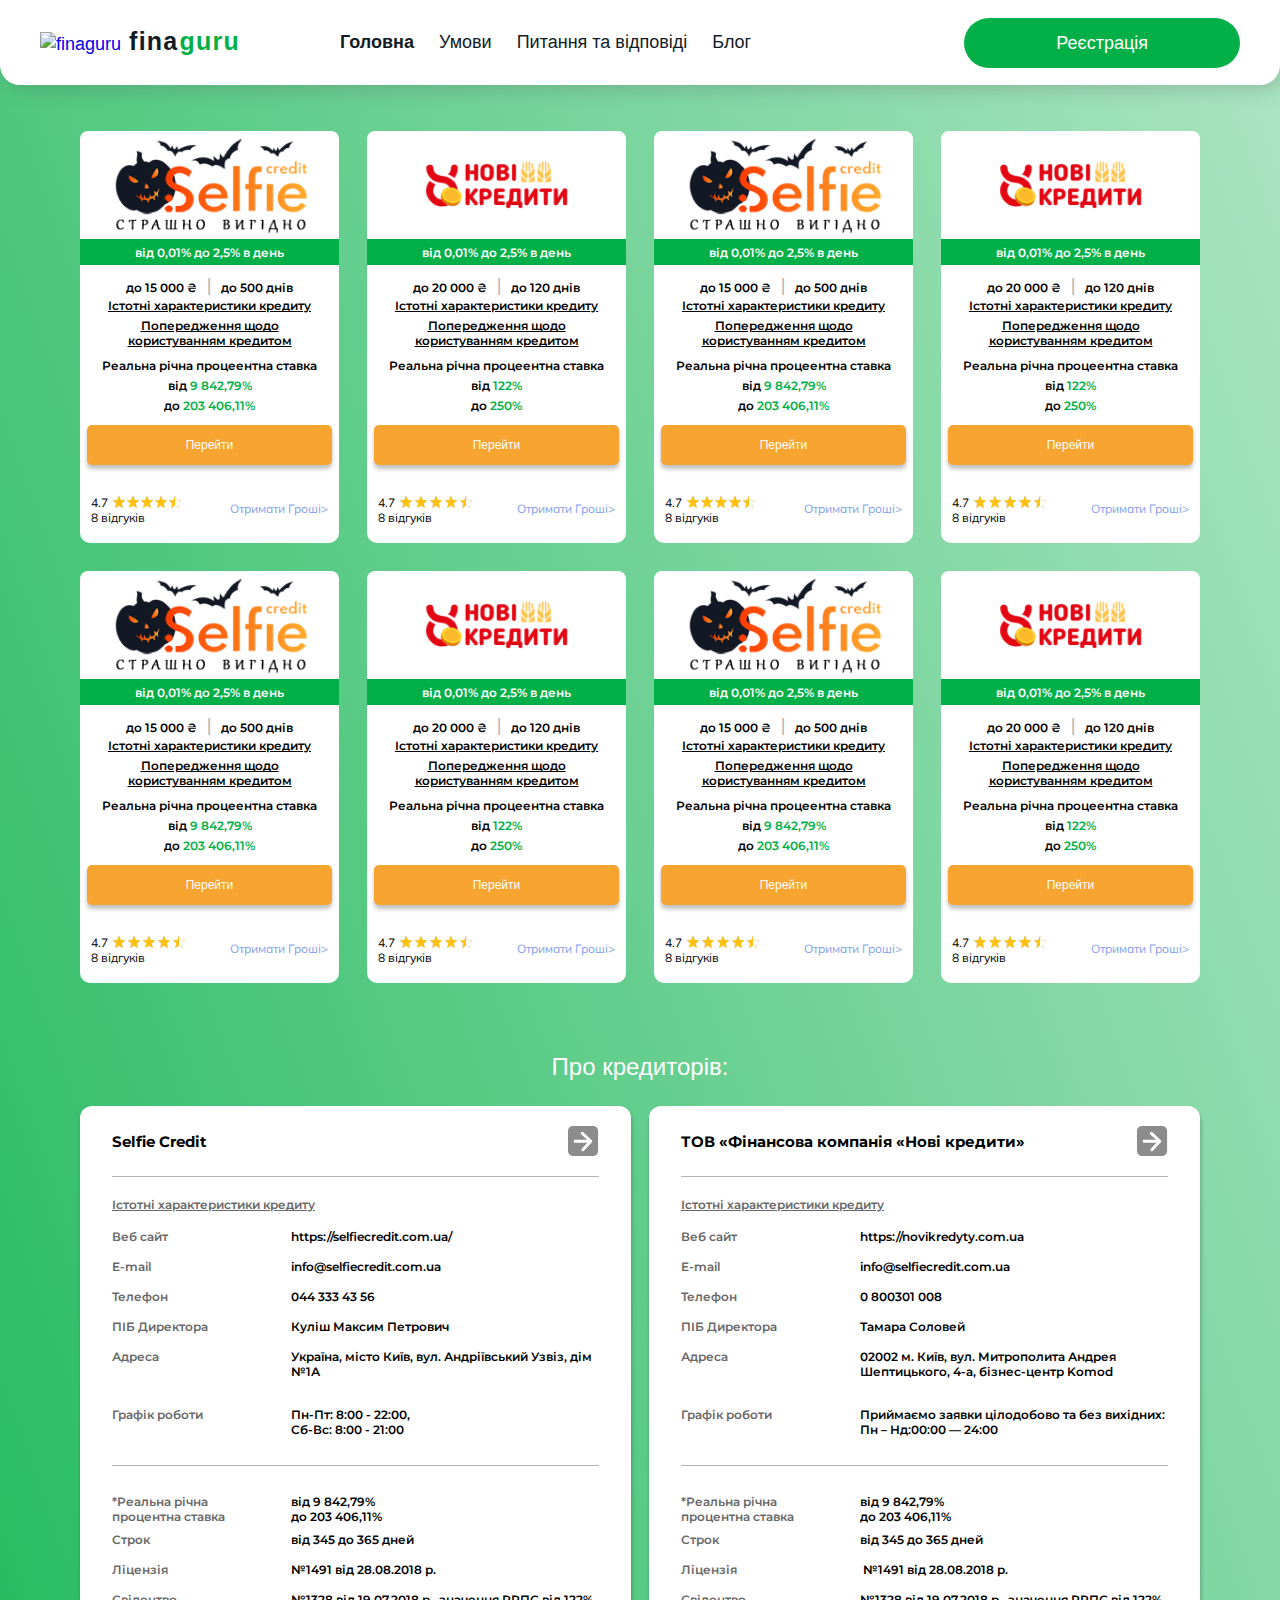
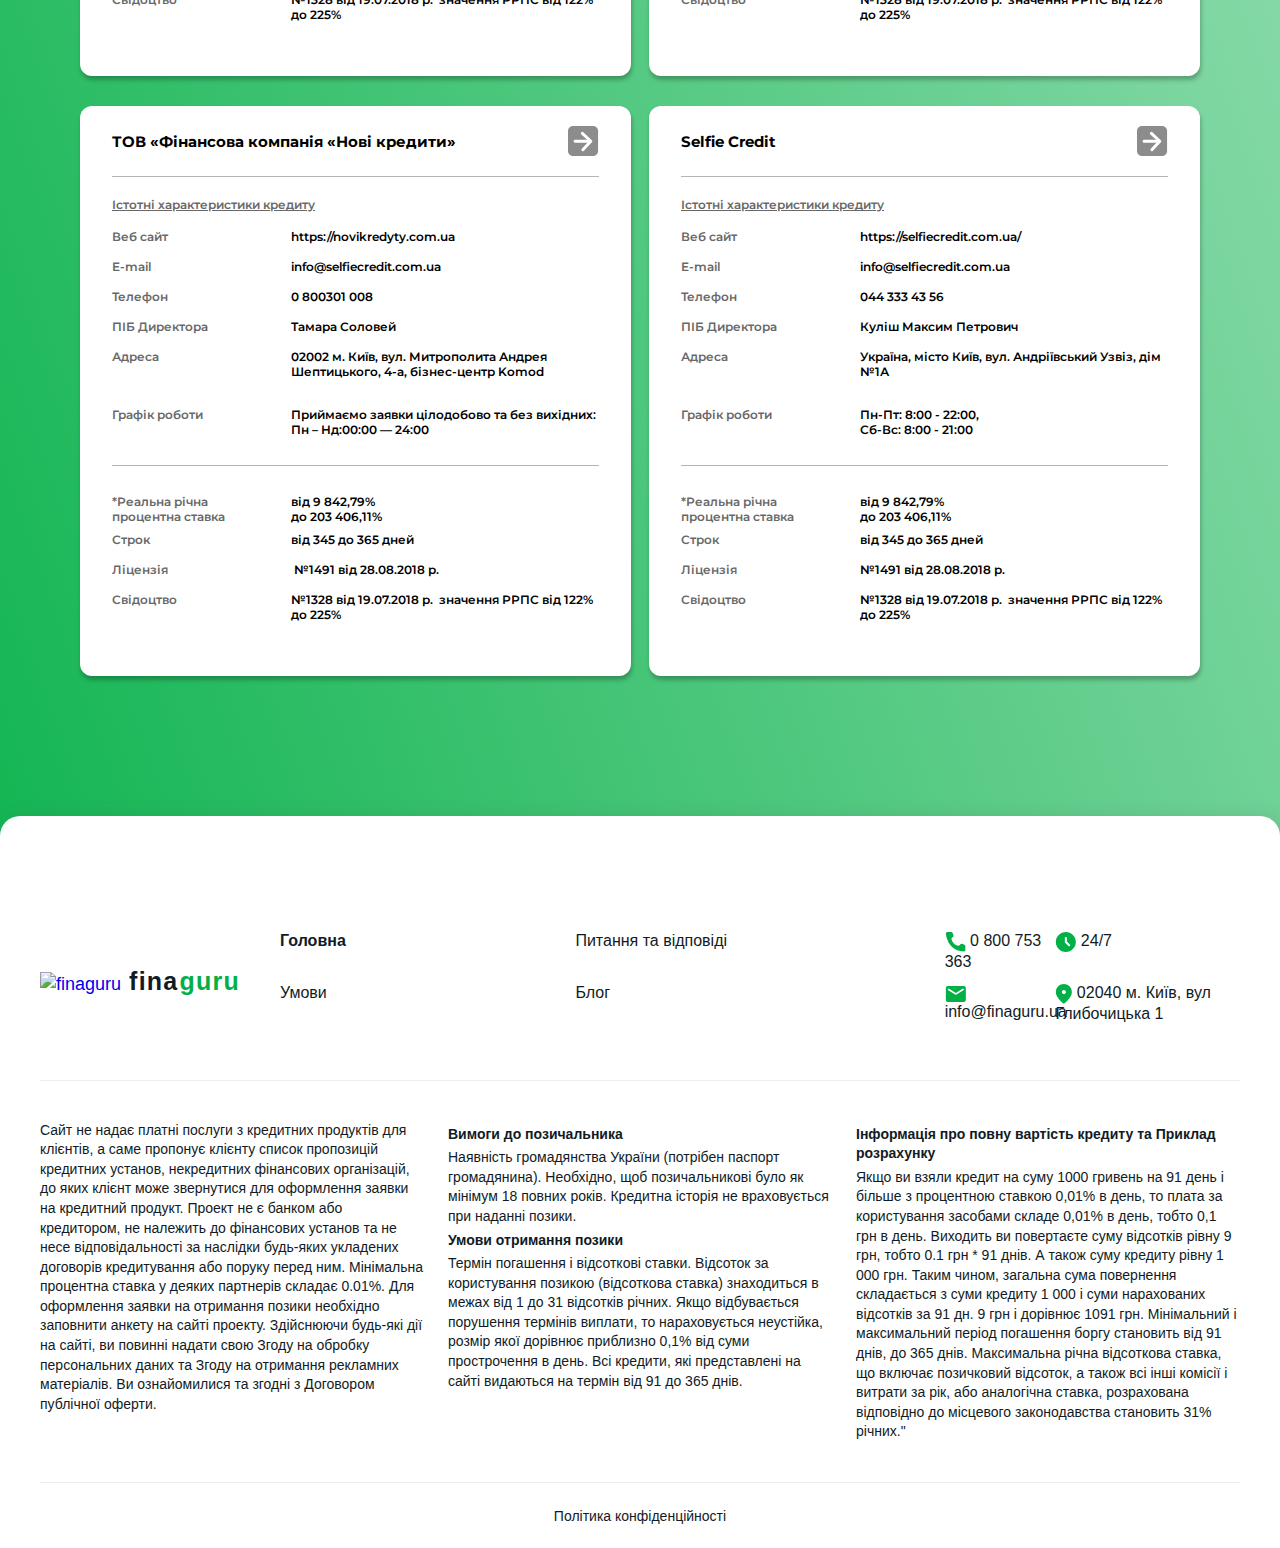
==== index.html @ b9d97ff4 "first commit" ====
<!DOCTYPE html>
<html lang="en">

<head>
    <meta charset="UTF-8">
    <meta name="viewport" content="width=device-width, initial-scale=1.0">
    <link rel="icon" type="image/png" href="img/Logo.svg">
    <link rel="stylesheet" href="style/star-rating-svg.css">
    <link href="https://fonts.googleapis.com/css2?family=Mulish:wght@400;600;700&display=swap" rel="stylesheet">
    <link href="https://fonts.googleapis.com/css2?family=Inika:wght@400;700&display=swap" rel="stylesheet">
    <link href="https://fonts.googleapis.com/css2?family=Montserrat:wght@400;600&display=swap" rel="stylesheet">
    <link rel="stylesheet" href="style/reset.css">
    <link rel="stylesheet" href="style/style.css">
    <title>FinaGuru</title>
</head>

<body class="body">

    <div class="menu">
        <div class="close">
            <svg width="34" height="22" viewBox="0 0 14 14" fill="none" xmlns="http://www.w3.org/2000/svg">
                <path
                    d="M14 1.41L12.59 0L7 5.59L1.41 0L0 1.41L5.59 7L0 12.59L1.41 14L7 8.41L12.59 14L14 12.59L8.41 7L14 1.41Z"
                    fill="#222222" />
            </svg>
        </div>
        <ul class="headerNavigationBurger">
            <li>
                <a href="index.html" style="font-weight: 700;">Головна</a>
            </li>
            <li>
                <a href="conditions.html">Умови</a>
            </li>
            <li>
                <a href="questions.html">Питання та відповіді</a>
            </li>
            <li>
                <a href="blog.html">Блог</a>
            </li>
        </ul>
        <button class="registrationBtn">Реєстрація</button>
    </div>



    <header class="finaguru-header">
        <div class="wrapper">
            <div class="logotype">
                <a href="#">
                    <img src="img/logo.svg" alt="finaguru">
                    <span class="logoTextBlack">fina</span>
                    <span class="logoTextGreen">guru</span>
                </a>
            </div>
            <div class="navigationFlex">
                <ul class="headerNavigation">
                    <li>
                        <a href="index.html" style="font-weight: 700;">Головна</a>
                    </li>
                    <li>
                        <a href="conditions.html">Умови</a>
                    </li>
                    <li>
                        <a href="questions.html">Питання та відповіді</a>
                    </li>
                    <li>
                        <a href="blog.html">Блог</a>
                    </li>
                </ul>
                <button class="registrationBtn">Реєстрація</button>
            </div>
            <div class="openBurger">
                <img src="img/burger.svg" alt="burger">
            </div>
        </div>
    </header>

    <main class="finaguru-main">
        <div class="main-container margin">
            <div class="main-box main-box2">
                <div class="main-card main-card2">
                    <div class="main-card-img">
                        <a href="#">
                            <img src="img/card-img.png" alt="image">
                        </a>
                    </div>
                    <div class="main-content">
                        <div class="main-content-red-bg">
                            від 0,01% до 2,5% в день
                        </div>
                        <div class="moigroshi-content-price">
                            <div class="moigroshi-content-price1">
                                до 15 000 ₴
                            </div>
                            <div class="moigroshi-content-price2">
                                |
                            </div>
                            <div class="moigroshi-content-price1">
                                до 500 днів
                            </div>
                        </div>
                        <div class="moigroshi-content-price-link">
                            <a href="#" target="_blank">
                                Істотні характеристики кредиту
                            </a>
                            <a href="#" target="_blank">
                                Попередження щодо <br> користуванням кредитом
                            </a>
                        </div>
                        <div class="moigroshi-content-present">
                            <div class="moigroshi-content-present-tittle">Реальна річна процеентна ставка</div>
                            <div class="moigroshi-content-present-text">
                                <div>від <span>9 842,79%</span></div>
                                <div>до <span>203 406,11%</span></div>
                            </div>
                        </div>
                        <a href="#" class="moigroshi-btn">Перейти</a>
                        <div class="moigroshi-card-footer">
                            <div class="moigroshi-card-footer-left">
                                <div class="star">
                                    <div id="rating-value">4.7</div>
                                    <div class="star-rating" data-rating="0"></div>
                                </div>
                                <p>8 відгуків </p>
                            </div>
                            <div class="moigroshi-card-footer-right">
                                <a href="#">Отримати Гроші></a>
                            </div>
                        </div>
                    </div>
                </div>

                <div class="main-card main-card2">
                    <div class="main-card-img">
                        <a href="#">
                            <img src="img/card-img2.png" alt="image">
                        </a>
                    </div>
                    <div class="main-content">
                        <div class="main-content-red-bg">
                            від 0,01% до 2,5% в день
                        </div>
                        <div class="moigroshi-content-price">
                            <div class="moigroshi-content-price1">
                                до 20 000 ₴
                            </div>
                            <div class="moigroshi-content-price2">
                                |
                            </div>
                            <div class="moigroshi-content-price1">
                                до 120 днів
                            </div>
                        </div>
                        <div class="moigroshi-content-price-link">
                            <a href="#" target="_blank">
                                Істотні характеристики кредиту
                            </a>
                            <a href="#" target="_blank">
                                Попередження щодо <br> користуванням кредитом
                            </a>
                        </div>
                        <div class="moigroshi-content-present">
                            <div class="moigroshi-content-present-tittle">Реальна річна процеентна ставка</div>
                            <div class="moigroshi-content-present-text">
                                <div>від <span>122%</span></div>
                                <div>до <span>250%</span></div>
                            </div>
                        </div>
                        <a href="#" class="moigroshi-btn">Перейти</a>
                        <div class="moigroshi-card-footer">
                            <div class="moigroshi-card-footer-left">
                                <div class="star">
                                    <div id="rating-value1">4.7</div>
                                    <div class="star-rating1 rating" data-rating="0"></div>
                                </div>
                                <p>8 відгуків </p>
                            </div>
                            <div class="moigroshi-card-footer-right">
                                <a href="#">Отримати Гроші></a>
                            </div>
                        </div>
                    </div>
                </div>

                <div class="main-card main-card2">
                    <div class="main-card-img">
                        <a href="#">
                            <img src="img/card-img.png" alt="image">
                        </a>
                    </div>
                    <div class="main-content">
                        <div class="main-content-red-bg">
                            від 0,01% до 2,5% в день
                        </div>
                        <div class="moigroshi-content-price">
                            <div class="moigroshi-content-price1">
                                до 15 000 ₴
                            </div>
                            <div class="moigroshi-content-price2">
                                |
                            </div>
                            <div class="moigroshi-content-price1">
                                до 500 днів
                            </div>
                        </div>
                        <div class="moigroshi-content-price-link">
                            <a href="#" target="_blank">
                                Істотні характеристики кредиту
                            </a>
                            <a href="#" target="_blank">
                                Попередження щодо <br> користуванням кредитом
                            </a>
                        </div>
                        <div class="moigroshi-content-present">
                            <div class="moigroshi-content-present-tittle">Реальна річна процеентна ставка</div>
                            <div class="moigroshi-content-present-text">
                                <div>від <span>9 842,79%</span></div>
                                <div>до <span>203 406,11%</span></div>
                            </div>
                        </div>
                        <a href="#" class="moigroshi-btn">Перейти</a>
                        <div class="moigroshi-card-footer">
                            <div class="moigroshi-card-footer-left">
                                <div class="star">
                                    <div id="rating-value">4.7</div>
                                    <div class="star-rating" data-rating="0"></div>
                                </div>
                                <p>8 відгуків </p>
                            </div>
                            <div class="moigroshi-card-footer-right">
                                <a href="#">Отримати Гроші></a>
                            </div>
                        </div>
                    </div>
                </div>

                <div class="main-card main-card2">
                    <div class="main-card-img">
                        <a href="#">
                            <img src="img/card-img2.png" alt="image">
                        </a>
                    </div>
                    <div class="main-content">
                        <div class="main-content-red-bg">
                            від 0,01% до 2,5% в день
                        </div>
                        <div class="moigroshi-content-price">
                            <div class="moigroshi-content-price1">
                                до 20 000 ₴
                            </div>
                            <div class="moigroshi-content-price2">
                                |
                            </div>
                            <div class="moigroshi-content-price1">
                                до 120 днів
                            </div>
                        </div>
                        <div class="moigroshi-content-price-link">
                            <a href="#" target="_blank">
                                Істотні характеристики кредиту
                            </a>
                            <a href="#" target="_blank">
                                Попередження щодо <br> користуванням кредитом
                            </a>
                        </div>
                        <div class="moigroshi-content-present">
                            <div class="moigroshi-content-present-tittle">Реальна річна процеентна ставка</div>
                            <div class="moigroshi-content-present-text">
                                <div>від <span>122%</span></div>
                                <div>до <span>250%</span></div>
                            </div>
                        </div>
                        <a href="#" class="moigroshi-btn">Перейти</a>
                        <div class="moigroshi-card-footer">
                            <div class="moigroshi-card-footer-left">
                                <div class="star">
                                    <div id="rating-value3">4.7</div>
                                    <div class="star-rating3 rating" data-rating="0"></div>
                                </div>
                                <p>8 відгуків </p>
                            </div>
                            <div class="moigroshi-card-footer-right">
                                <a href="#">Отримати Гроші></a>
                            </div>
                        </div>
                    </div>
                </div>

                <div class="main-card main-card2">
                    <div class="main-card-img">
                        <a href="#">
                            <img src="img/card-img.png" alt="image">
                        </a>
                    </div>
                    <div class="main-content">
                        <div class="main-content-red-bg">
                            від 0,01% до 2,5% в день
                        </div>
                        <div class="moigroshi-content-price">
                            <div class="moigroshi-content-price1">
                                до 15 000 ₴
                            </div>
                            <div class="moigroshi-content-price2">
                                |
                            </div>
                            <div class="moigroshi-content-price1">
                                до 500 днів
                            </div>
                        </div>
                        <div class="moigroshi-content-price-link">
                            <a href="#" target="_blank">
                                Істотні характеристики кредиту
                            </a>
                            <a href="#" target="_blank">
                                Попередження щодо <br> користуванням кредитом
                            </a>
                        </div>
                        <div class="moigroshi-content-present">
                            <div class="moigroshi-content-present-tittle">Реальна річна процеентна ставка</div>
                            <div class="moigroshi-content-present-text">
                                <div>від <span>9 842,79%</span></div>
                                <div>до <span>203 406,11%</span></div>
                            </div>
                        </div>
                        <a href="#" class="moigroshi-btn">Перейти</a>
                        <div class="moigroshi-card-footer">
                            <div class="moigroshi-card-footer-left">
                                <div class="star">
                                    <div id="rating-value2">4.7</div>
                                    <div class="star-rating2 rating" data-rating="0"></div>
                                </div>
                                <p>8 відгуків </p>
                            </div>
                            <div class="moigroshi-card-footer-right">
                                <a href="#">Отримати Гроші></a>
                            </div>
                        </div>
                    </div>
                </div>

                <div class="main-card main-card2">
                    <div class="main-card-img">
                        <a href="#">
                            <img src="img/card-img2.png" alt="image">
                        </a>
                    </div>
                    <div class="main-content">
                        <div class="main-content-red-bg">
                            від 0,01% до 2,5% в день
                        </div>
                        <div class="moigroshi-content-price">
                            <div class="moigroshi-content-price1">
                                до 20 000 ₴
                            </div>
                            <div class="moigroshi-content-price2">
                                |
                            </div>
                            <div class="moigroshi-content-price1">
                                до 120 днів
                            </div>
                        </div>
                        <div class="moigroshi-content-price-link">
                            <a href="#" target="_blank">
                                Істотні характеристики кредиту
                            </a>
                            <a href="#" target="_blank">
                                Попередження щодо <br> користуванням кредитом
                            </a>
                        </div>
                        <div class="moigroshi-content-present">
                            <div class="moigroshi-content-present-tittle">Реальна річна процеентна ставка</div>
                            <div class="moigroshi-content-present-text">
                                <div>від <span>122%</span></div>
                                <div>до <span>250%</span></div>
                            </div>
                        </div>
                        <a href="#" class="moigroshi-btn">Перейти</a>
                        <div class="moigroshi-card-footer">
                            <div class="moigroshi-card-footer-left">
                                <div class="star">
                                    <div id="rating-value5">4.7</div>
                                    <div class="star-rating5 rating" data-rating="0"></div>
                                </div>
                                <p>8 відгуків </p>
                            </div>
                            <div class="moigroshi-card-footer-right">
                                <a href="#">Отримати Гроші></a>
                            </div>
                        </div>
                    </div>
                </div>

                <div class="main-card main-card2">
                    <div class="main-card-img">
                        <a href="#">
                            <img src="img/card-img.png" alt="image">
                        </a>
                    </div>
                    <div class="main-content">
                        <div class="main-content-red-bg">
                            від 0,01% до 2,5% в день
                        </div>
                        <div class="moigroshi-content-price">
                            <div class="moigroshi-content-price1">
                                до 15 000 ₴
                            </div>
                            <div class="moigroshi-content-price2">
                                |
                            </div>
                            <div class="moigroshi-content-price1">
                                до 500 днів
                            </div>
                        </div>
                        <div class="moigroshi-content-price-link">
                            <a href="#" target="_blank">
                                Істотні характеристики кредиту
                            </a>
                            <a href="#" target="_blank">
                                Попередження щодо <br> користуванням кредитом
                            </a>
                        </div>
                        <div class="moigroshi-content-present">
                            <div class="moigroshi-content-present-tittle">Реальна річна процеентна ставка</div>
                            <div class="moigroshi-content-present-text">
                                <div>від <span>9 842,79%</span></div>
                                <div>до <span>203 406,11%</span></div>
                            </div>
                        </div>
                        <a href="#" class="moigroshi-btn">Перейти</a>
                        <div class="moigroshi-card-footer">
                            <div class="moigroshi-card-footer-left">
                                <div class="star">
                                    <div id="rating-value6">4.7</div>
                                    <div class="star-rating6 rating" data-rating="0"></div>
                                </div>
                                <p>8 відгуків </p>
                            </div>
                            <div class="moigroshi-card-footer-right">
                                <a href="#">Отримати Гроші></a>
                            </div>
                        </div>
                    </div>
                </div>

                <div class="main-card main-card2">
                    <div class="main-card-img">
                        <a href="#">
                            <img src="img/card-img2.png" alt="image">
                        </a>
                    </div>
                    <div class="main-content">
                        <div class="main-content-red-bg">
                            від 0,01% до 2,5% в день
                        </div>
                        <div class="moigroshi-content-price">
                            <div class="moigroshi-content-price1">
                                до 20 000 ₴
                            </div>
                            <div class="moigroshi-content-price2">
                                |
                            </div>
                            <div class="moigroshi-content-price1">
                                до 120 днів
                            </div>
                        </div>
                        <div class="moigroshi-content-price-link">
                            <a href="#" target="_blank">
                                Істотні характеристики кредиту
                            </a>
                            <a href="#" target="_blank">
                                Попередження щодо <br> користуванням кредитом
                            </a>
                        </div>
                        <div class="moigroshi-content-present">
                            <div class="moigroshi-content-present-tittle">Реальна річна процеентна ставка</div>
                            <div class="moigroshi-content-present-text">
                                <div>від <span>122%</span></div>
                                <div>до <span>250%</span></div>
                            </div>
                        </div>
                        <a href="#" class="moigroshi-btn">Перейти</a>
                        <div class="moigroshi-card-footer">
                            <div class="moigroshi-card-footer-left">
                                <div class="star">
                                    <div id="rating-value7">4.7</div>
                                    <div class="star-rating7 rating" data-rating="0"></div>
                                </div>
                                <p>8 відгуків </p>
                            </div>
                            <div class="moigroshi-card-footer-right">
                                <a href="#">Отримати Гроші></a>
                            </div>
                        </div>
                    </div>
                </div>
            </div>
        </div>
        <div class="creditor">
            <h2>Про кредиторів: </h2>
            <div class="creditor-box">
                <div class="creditor-card">
                    <div class="creditor-header">
                        <h2>Selfie Credit</h2>
                        <a href="#">
                            <img src="img/Button.svg" alt="arrow">
                        </a>
                    </div>
                    <div class="creditor-main">
                        <div class="creditor-main-top">
                            <h3>Істотні характеристики кредиту</h3>
                            <div class="card-container">
                                <div class="card-container-left">
                                    Веб сайт
                                </div>
                                <div class="card-container-right">
                                    <a href="https://selfiecredit.com.ua/">https://selfiecredit.com.ua/</a>
                                </div>
                            </div>

                            <div class="card-container">
                                <div class="card-container-left">
                                    E-mail
                                </div>
                                <div class="card-container-right">
                                    <a href="mailto:info@selfiecredit.com.ua">info@selfiecredit.com.ua</a>
                                </div>
                            </div>

                            <div class="card-container">
                                <div class="card-container-left">
                                    Телефон
                                </div>
                                <div class="card-container-right">
                                    <a href="tel:0443334356">044 333 43 56</a>
                                </div>
                            </div>

                            <div class="card-container">
                                <div class="card-container-left">
                                    ПІБ Директора
                                </div>
                                <div class="card-container-right">
                                    Куліш Максим Петрович
                                </div>
                            </div>

                            <div class="card-container card-container2">
                                <div class="card-container-left">
                                    Адреса
                                </div>
                                <div class="card-container-right">
                                    Україна, місто Київ, вул. Андріївський
                                    Узвіз, дім №1А
                                </div>
                            </div>

                            <div class="card-container">
                                <div class="card-container-left">
                                    Графік роботи
                                </div>
                                <div class="card-container-right">
                                    Пн-Пт: 8:00 - 22:00, <br>
                                    Сб-Вс: 8:00 - 21:00
                                </div>
                            </div>
                        </div>
                        <div class="creditor-main-bottom">
                            <div class="card-container">
                                <div class="card-container-left">
                                    *Реальна річна процентна ставка
                                </div>
                                <div class="card-container-right">
                                    від 9 842,79% <br>
                                    до 203 406,11%
                                </div>
                            </div>

                            <div class="card-container">
                                <div class="card-container-left">
                                    Строк
                                </div>
                                <div class="card-container-right">
                                    від 345 до 365 дней
                                </div>
                            </div>

                            <div class="card-container">
                                <div class="card-container-left">
                                    Ліцензія
                                </div>
                                <div class="card-container-right">
                                    №1491 від 28.08.2018 р.
                                </div>
                            </div>

                            <div class="card-container">
                                <div class="card-container-left">
                                    Свідоцтво
                                </div>
                                <div class="card-container-right">
                                    №1328 від 19.07.2018 р. 
                                    значення РРПС від 122%
                                    до 225%
                                </div>
                            </div>
                        </div>
                    </div>
                </div>
                <div class="creditor-card">
                    <div class="creditor-header">
                        <h2>ТОВ «Фінансова компанія «Нові кредити»
                        </h2>
                        <a href="#">
                            <img src="img/Button.svg" alt="arrow">
                        </a>
                    </div>
                    <div class="creditor-main">
                        <div class="creditor-main-top">
                            <h3>Істотні характеристики кредиту</h3>
                            <div class="card-container">
                                <div class="card-container-left">
                                    Веб сайт
                                </div>
                                <div class="card-container-right">
                                    <a href="https://novikredyty.com.ua">https://novikredyty.com.ua</a>
                                </div>
                            </div>

                            <div class="card-container">
                                <div class="card-container-left">
                                    E-mail
                                </div>
                                <div class="card-container-right">
                                    <a href="mailto:info@selfiecredit.com.ua">info@selfiecredit.com.ua</a>
                                </div>
                            </div>

                            <div class="card-container">
                                <div class="card-container-left">
                                    Телефон
                                </div>
                                <div class="card-container-right">
                                    <a href="tel:0800301008">0 800301 008</a>
                                </div>
                            </div>

                            <div class="card-container">
                                <div class="card-container-left">
                                    ПІБ Директора
                                </div>
                                <div class="card-container-right">
                                    Тамара Соловей
                                </div>
                            </div>

                            <div class="card-container card-container2">
                                <div class="card-container-left">
                                    Адреса
                                </div>
                                <div class="card-container-right">
                                    02002 м. Київ, вул. Митрополита Андрея Шептицького, 4-а, бізнес-центр Komod
                                </div>
                            </div>

                            <div class="card-container">
                                <div class="card-container-left">
                                    Графік роботи
                                </div>
                                <div class="card-container-right">
                                    Приймаємо заявки цілодобово та без вихідних: <br> Пн – Нд:00:00 — 24:00
                                </div>
                            </div>
                        </div>
                        <div class="creditor-main-bottom">
                            <div class="card-container">
                                <div class="card-container-left">
                                    *Реальна річна процентна ставка
                                </div>
                                <div class="card-container-right">
                                    від 9 842,79% <br> до 203 406,11%
                                </div>
                            </div>

                            <div class="card-container">
                                <div class="card-container-left">
                                    Строк
                                </div>
                                <div class="card-container-right">
                                    від 345 до 365 дней
                                </div>
                            </div>

                            <div class="card-container">
                                <div class="card-container-left">
                                    Ліцензія
                                </div>
                                <div class="card-container-right">
                                     №1491 від 28.08.2018 р.
                                </div>
                            </div>

                            <div class="card-container">
                                <div class="card-container-left">
                                    Свідоцтво
                                </div>
                                <div class="card-container-right">
                                    №1328 від 19.07.2018 р.  значення РРПС від 122% до 225%
                                </div>
                            </div>
                        </div>
                    </div>
                </div>
                <div class="creditor-card">
                    <div class="creditor-header">
                        <h2>ТОВ «Фінансова компанія «Нові кредити»
                        </h2>
                        <a href="#">
                            <img src="img/Button.svg" alt="arrow">
                        </a>
                    </div>
                    <div class="creditor-main">
                        <div class="creditor-main-top">
                            <h3>Істотні характеристики кредиту</h3>
                            <div class="card-container">
                                <div class="card-container-left">
                                    Веб сайт
                                </div>
                                <div class="card-container-right">
                                    <a href="https://novikredyty.com.ua">https://novikredyty.com.ua</a>
                                </div>
                            </div>

                            <div class="card-container">
                                <div class="card-container-left">
                                    E-mail
                                </div>
                                <div class="card-container-right">
                                    <a href="mailto:info@selfiecredit.com.ua">info@selfiecredit.com.ua</a>
                                </div>
                            </div>

                            <div class="card-container">
                                <div class="card-container-left">
                                    Телефон
                                </div>
                                <div class="card-container-right">
                                    <a href="tel:0800301008">0 800301 008</a>
                                </div>
                            </div>

                            <div class="card-container">
                                <div class="card-container-left">
                                    ПІБ Директора
                                </div>
                                <div class="card-container-right">
                                    Тамара Соловей
                                </div>
                            </div>

                            <div class="card-container card-container2">
                                <div class="card-container-left">
                                    Адреса
                                </div>
                                <div class="card-container-right">
                                    02002 м. Київ, вул. Митрополита Андрея Шептицького, 4-а, бізнес-центр Komod
                                </div>
                            </div>

                            <div class="card-container">
                                <div class="card-container-left">
                                    Графік роботи
                                </div>
                                <div class="card-container-right">
                                    Приймаємо заявки цілодобово та без вихідних: <br> Пн – Нд:00:00 — 24:00
                                </div>
                            </div>
                        </div>
                        <div class="creditor-main-bottom">
                            <div class="card-container">
                                <div class="card-container-left">
                                    *Реальна річна процентна ставка
                                </div>
                                <div class="card-container-right">
                                    від 9 842,79% <br> до 203 406,11%
                                </div>
                            </div>

                            <div class="card-container">
                                <div class="card-container-left">
                                    Строк
                                </div>
                                <div class="card-container-right">
                                    від 345 до 365 дней
                                </div>
                            </div>

                            <div class="card-container">
                                <div class="card-container-left">
                                    Ліцензія
                                </div>
                                <div class="card-container-right">
                                     №1491 від 28.08.2018 р.
                                </div>
                            </div>

                            <div class="card-container">
                                <div class="card-container-left">
                                    Свідоцтво
                                </div>
                                <div class="card-container-right">
                                    №1328 від 19.07.2018 р.  значення РРПС від 122% до 225%
                                </div>
                            </div>
                        </div>
                    </div>
                </div>
                <div class="creditor-card">
                    <div class="creditor-header">
                        <h2>Selfie Credit</h2>
                        <a href="#">
                            <img src="img/Button.svg" alt="arrow">
                        </a>
                    </div>
                    <div class="creditor-main">
                        <div class="creditor-main-top">
                            <h3>Істотні характеристики кредиту</h3>
                            <div class="card-container">
                                <div class="card-container-left">
                                    Веб сайт
                                </div>
                                <div class="card-container-right">
                                    <a href="https://selfiecredit.com.ua/">https://selfiecredit.com.ua/</a>
                                </div>
                            </div>

                            <div class="card-container">
                                <div class="card-container-left">
                                    E-mail
                                </div>
                                <div class="card-container-right">
                                    <a href="mailto:info@selfiecredit.com.ua">info@selfiecredit.com.ua</a>
                                </div>
                            </div>

                            <div class="card-container">
                                <div class="card-container-left">
                                    Телефон
                                </div>
                                <div class="card-container-right">
                                    <a href="tel:0443334356">044 333 43 56</a>
                                </div>
                            </div>

                            <div class="card-container">
                                <div class="card-container-left">
                                    ПІБ Директора
                                </div>
                                <div class="card-container-right">
                                    Куліш Максим Петрович
                                </div>
                            </div>

                            <div class="card-container card-container2">
                                <div class="card-container-left">
                                    Адреса
                                </div>
                                <div class="card-container-right">
                                    Україна, місто Київ, вул. Андріївський
                                    Узвіз, дім №1А
                                </div>
                            </div>

                            <div class="card-container">
                                <div class="card-container-left">
                                    Графік роботи
                                </div>
                                <div class="card-container-right">
                                    Пн-Пт: 8:00 - 22:00, <br>
                                    Сб-Вс: 8:00 - 21:00
                                </div>
                            </div>
                        </div>
                        <div class="creditor-main-bottom">
                            <div class="card-container">
                                <div class="card-container-left">
                                    *Реальна річна процентна ставка
                                </div>
                                <div class="card-container-right">
                                    від 9 842,79% <br>
                                    до 203 406,11%
                                </div>
                            </div>

                            <div class="card-container">
                                <div class="card-container-left">
                                    Строк
                                </div>
                                <div class="card-container-right">
                                    від 345 до 365 дней
                                </div>
                            </div>

                            <div class="card-container">
                                <div class="card-container-left">
                                    Ліцензія
                                </div>
                                <div class="card-container-right">
                                    №1491 від 28.08.2018 р.
                                </div>
                            </div>

                            <div class="card-container">
                                <div class="card-container-left">
                                    Свідоцтво
                                </div>
                                <div class="card-container-right">
                                    №1328 від 19.07.2018 р. 
                                    значення РРПС від 122%
                                    до 225%
                                </div>
                            </div>
                        </div>
                    </div>
                </div>
            </div>
        </div>
    </main>

    <footer class="footer footerfina">
        <div class="wrapper">
            <div class="footerTop">
                <div class="logotype">
                    <a href="#">
                        <img src="img/logo.svg" alt="finaguru">
                        <span class="logoTextBlack">fina</span>
                        <span class="logoTextGreen">guru</span>
                    </a>
                </div>
                <div class="footerTopContainer">
                    <ul>
                        <li>
                            <a href="index.html" style="font-weight: 700;">Головна</a>
                        </li>
                        <li>
                            <a href="questions.html">Питання та відповіді</a>
                        </li>
                        <li>
                            <a href="conditions.html">Умови</a>
                        </li>
                        <li>
                            <a href="blog.html">Блог</a>
                        </li>
                    </ul>
                    <ul>
                        <li>
                            <a href="tel:0800753363">
                                <img src="img/phone.svg" alt="0 800 753 363">
                                0 800 753 363
                            </a>
                        </li>
                        <li>
                            <img src="img/time.svg" alt="24/7">
                            24/7
                        </li>
                        <li>
                            <a href="mailto:info@finaguru.ua">
                                <img src="img/mail.svg" alt="info@finaguru.ua">
                                info@finaguru.ua
                            </a>
                        </li>
                        <li>
                            <img src="img/location.svg" alt="02040 м. Київ, вул Глибочицька 1">
                            02040 м. Київ, вул Глибочицька 1
                        </li>
                    </ul>
                </div>
            </div>
            <div class="footerCenter">
                <div class="footerCenterText">
                    <p>Сайт не надає платні послуги з кредитних продуктів для клієнтів, а саме пропонує клієнту список
                        пропозицій кредитних установ, некредитних фінансових організацій, до яких клієнт може звернутися
                        для оформлення заявки на кредитний продукт. Проект не є банком або кредитором, не належить до
                        фінансових установ та не несе відповідальності за наслідки будь-яких укладених договорів
                        кредитування або поруку перед ним. Мінімальна процентна ставка у деяких партнерів складає 0.01%.
                        Для оформлення заявки на отримання позики необхідно заповнити анкету на сайті проекту.
                        Здійснюючи будь-які дії на сайті, ви повинні надати свою Згоду на обробку персональних даних та
                        Згоду на отримання рекламних матеріалів. Ви ознайомилися та згодні з Договором публічної оферти.
                    </p>
                </div>
                <div class="footerCenterText">
                    <h3>Вимоги до позичальника</h3>
                    <p>Наявність громадянства України (потрібен паспорт громадянина). Необхідно, щоб позичальникові було
                        як мінімум 18 повних років. Кредитна історія не враховується при наданні позики.</p>
                    <h3>Умови отримання позики</h3>
                    <p>Термін погашення і відсоткові ставки. Відсоток за користування позикою (відсоткова ставка)
                        знаходиться в межах від 1 до 31 відсотків річних. Якщо відбувається порушення термінів виплати,
                        то нараховується неустійка, розмір якої дорівнює приблизно 0,1% від суми прострочення в день.
                        Всі кредити, які представлені на сайті видаються на термін від 91 до 365 днів.</p>
                </div>
                <div class="footerCenterText">
                    <h3>Інформація про повну вартість кредиту та Приклад розрахунку</h3>
                    <p>Якщо ви взяли кредит на суму 1000 гривень на 91 день і більше з процентною ставкою 0,01% в день,
                        то плата за користування засобами складе 0,01% в день, тобто 0,1 грн в день. Виходить ви
                        повертаєте суму відсотків рівну 9 грн, тобто 0.1 грн * 91 днів. А також суму кредиту рівну 1 000
                        грн. Таким чином, загальна сума повернення складається з суми кредиту 1 000 і суми нарахованих
                        відсотків за 91 дн. 9 грн і дорівнює 1091 грн. Мінімальний і максимальний період погашення боргу
                        становить від 91 днів, до 365 днів. Максимальна річна відсоткова ставка, що включає позичковий
                        відсоток, а також всі інші комісії і витрати за рік, або аналогічна ставка, розрахована
                        відповідно до місцевого законодавства становить 31% річних."</p>
                </div>
            </div>
            <div class="footerBottom">
                <a href="#">Політика конфіденційності</a>
            </div>
        </div>
    </footer>
</body>

<script src="https://code.jquery.com/jquery-3.6.0.min.js"></script>
<script src="script/jquery.star-rating-svg.js"></script>
<script src="script/jquery.maskedinput.min.js"></script>


<script>
    $("#tel").mask("+38(099) 999-99-99");
    $("#tel2").mask("+38(099) 999-99-99");
</script>


<script>
    $('.openBurger').click(function () {
        $('.menu').addClass('open_menu');
    });

    $('.close').click(function () {
        $('.menu').removeClass('open_menu');
    });
</script>







<script>
    $(document).ready(function () {
        $('.star-rating').starRating({
            totalStars: 5,
            initialRating: 4.7,
            starSize: 12,
            readOnly: false,
            starGradient: {
                start: '#FFC107',
                end: '#FFC107'
            },
            emptyColor: 'white',
            ratedColors: ['#FFC107', '#FFC107', '#FFC107', '#FFC107', '#FFC107'],
            callback: function (currentRating, $el) {
                $('#rating-value').text(currentRating);
            }
        });
        $('.star-rating1').starRating({
            totalStars: 5,
            initialRating: 4.7,
            starSize: 12,
            readOnly: false,
            starGradient: {
                start: '#FFC107',
                end: '#FFC107'
            },
            emptyColor: 'white',
            ratedColors: ['#FFC107', '#FFC107', '#FFC107', '#FFC107', '#FFC107'],
            callback: function (currentRating, $el) {
                $('#rating-value1').text(currentRating);
            }
        });
        $('.star-rating2').starRating({
            totalStars: 5,
            initialRating: 4.7,
            starSize: 12,
            readOnly: false,
            starGradient: {
                start: '#FFC107',
                end: '#FFC107'
            },
            emptyColor: 'white',
            ratedColors: ['#FFC107', '#FFC107', '#FFC107', '#FFC107', '#FFC107'],
            callback: function (currentRating, $el) {
                $('#rating-value2').text(currentRating);
            }
        });
        $('.star-rating3').starRating({
            totalStars: 5,
            initialRating: 4.7,
            starSize: 12,
            readOnly: false,
            starGradient: {
                start: '#FFC107',
                end: '#FFC107'
            },
            emptyColor: 'white',
            ratedColors: ['#FFC107', '#FFC107', '#FFC107', '#FFC107', '#FFC107'],
            callback: function (currentRating, $el) {
                $('#rating-value3').text(currentRating);
            }
        });
        $('.star-rating1').starRating({
            totalStars: 5,
            initialRating: 4.7,
            starSize: 12,
            readOnly: false,
            starGradient: {
                start: '#FFC107',
                end: '#FFC107'
            },
            emptyColor: 'white',
            ratedColors: ['#FFC107', '#FFC107', '#FFC107', '#FFC107', '#FFC107'],
            callback: function (currentRating, $el) {
                $('#rating-value1').text(currentRating);
            }
        });
        $('.star-rating4').starRating({
            totalStars: 5,
            initialRating: 4.7,
            starSize: 12,
            readOnly: false,
            starGradient: {
                start: '#FFC107',
                end: '#FFC107'
            },
            emptyColor: 'white',
            ratedColors: ['#FFC107', '#FFC107', '#FFC107', '#FFC107', '#FFC107'],
            callback: function (currentRating, $el) {
                $('#rating-value4').text(currentRating);
            }
        });
        $('.star-rating5').starRating({
            totalStars: 5,
            initialRating: 4.7,
            starSize: 12,
            readOnly: false,
            starGradient: {
                start: '#FFC107',
                end: '#FFC107'
            },
            emptyColor: 'white',
            ratedColors: ['#FFC107', '#FFC107', '#FFC107', '#FFC107', '#FFC107'],
            callback: function (currentRating, $el) {
                $('#rating-value5').text(currentRating);
            }
        });
        $('.star-rating6').starRating({
            totalStars: 5,
            initialRating: 4.7,
            starSize: 12,
            readOnly: false,
            starGradient: {
                start: '#FFC107',
                end: '#FFC107'
            },
            emptyColor: 'white',
            ratedColors: ['#FFC107', '#FFC107', '#FFC107', '#FFC107', '#FFC107'],
            callback: function (currentRating, $el) {
                $('#rating-value6').text(currentRating);
            }
        });
        $('.star-rating7').starRating({
            totalStars: 5,
            initialRating: 4.7,
            starSize: 12,
            starGradient: {
                start: '#FFC107',
                end: '#FFC107'
            },
            emptyColor: 'white',
            ratedColors: ['#FFC107', '#FFC107', '#FFC107', '#FFC107', '#FFC107'],
            readOnly: false,
            callback: function (currentRating, $el) {
                $('#rating-value7').text(currentRating);
            }
        });
    });
</script>



</html>
---- style/star-rating-svg.css ----
.jq-stars {
  display: inline-block;
}

.jq-rating-label {
  font-size: 22px;
  display: inline-block;
  position: relative;
  vertical-align: top;
  font-family: helvetica, arial, verdana;
}

.jq-star {
  width: 100px;
  height: 100px;
  display: inline-block;
  cursor: pointer;
}

.jq-star-svg {
  padding-left: 3px;
  width: 100%;
  height: 100% ;
}

.jq-star:hover .fs-star-svg path {
}

.jq-star-svg path {
  /* stroke: #000; */
  stroke-linejoin: round;
}

/* un-used */
.jq-shadow {
  -webkit-filter: drop-shadow( -2px -2px 2px #888 );
  filter: drop-shadow( -2px -2px 2px #888 );
}
---- style/style.css ----
.rating {
    display: flex;
    width: auto;
    height: 12px;
    gap: 3px;
    align-items: center;
}

.jq-star {
    width: 12px;
    height: 12px;
}

.jq-star svg {
    width: 12px;
    height: 12px;
    position: absolute;
    top: 0;
    left: 0;
    padding: 0;
}

header {
    height: 70px;
    background: #0047F5;
    width: 100%;
    box-shadow: 0px 8px 11px rgba(0, 0, 0, 0.12);
    margin-bottom: 27px;
}

header .wrapper {
    max-width: 1064px;
    margin: 0 auto;
    height: 100%;
    display: flex;
    align-items: center;
}

.wrapper {
    max-width: 1120px;
    margin: 0 auto;
    height: 100%;
    display: flex;
    align-items: center;
}

body {
    font-family: 'Mulish', sans-serif;
}

main {
    max-width: 1120px;
    margin: 0 auto;
    padding-bottom: 68px;
}

.main-top-text {
    color: #000;
    font-size: 15px;
    font-style: normal;
    font-weight: 400;
    line-height: normal;
    margin-bottom: 30px;
    letter-spacing: 1px;
}

.main-top-text span {
    color: #000;
    font-size: 15px;
    font-style: normal;
    font-weight: 700;
    line-height: normal;
}

.main-tittle {
    display: flex;
    align-items: center;
    margin-bottom: 26px;
}

.main-tittle h2 {
    color: #0047F5;
    font-family: 'Mulish', sans-serif;
    font-size: 15px;
    font-style: normal;
    font-weight: 700;
    line-height: normal;
    text-transform: uppercase;
    margin-right: 50px;
    white-space: nowrap;
}

.main-card-tittle {
    width: 100%;
    text-align: center;
    margin-bottom: 12px;
}

.main-tittle span {
    height: 2px;
    width: 100%;
    background: #0047F5;
}

.main-box {
    display: flex;
    gap: 28px;
}

.margin {
    margin-bottom: 35px;
}

.main-card {
    width: 259px;
    height: 380px;
    flex-shrink: 0;
    border-radius: 10px;
    background: #F3F6FF;
    padding: 4px 3px;
    box-sizing: border-box;
}

.main-card-img {
    width: 100%;
    border-radius: 8px;
    box-sizing: border-box;
    overflow: hidden;
    background: #fff;
    display: flex;
    align-items: center;
    justify-content: center;
}

.main-card-img img {
    max-width: 100%;
    width: 100%;
    height: 100%;
    object-fit: contain;
}

.main-container {
    margin-bottom: 36px;
}

.main-content {
    padding: 6px 16px 17px 13px;
    box-sizing: border-box;
    display: flex;
    flex-direction: column;
    align-items: center;
}

.star {
    display: flex;
    align-items: center;
    gap: 5px;
    color: #656565;
    font-size: 10px;
    font-style: normal;
    font-weight: 400;
    line-height: normal;
    margin-bottom: 10px;
}

.main-card-tittle span {
    color: #656565;
    text-align: center;
    font-size: 10px;
    font-style: normal;
    font-weight: 400;
    line-height: normal;
    display: block;
    margin-bottom: -2px;
}

.main-card-tittle p {
    color: #000;
    text-align: center;
    font-size: 24px;
    font-style: normal;
    font-weight: 700;
    line-height: normal;
}

.main-card-price-section {
    display: flex;
    align-items: center;
    width: 100%;
    justify-content: space-between;
    margin-bottom: 7px;
}

.main-card-price {
    width: 100%;
    padding: 0 11px;
    box-sizing: border-box;
    margin-bottom: 15px;
}

.main-card-price-section span {
    color: #5E5C5C;
    font-size: 12px;
    font-style: normal;
    font-weight: 400;
    line-height: normal;
}

.main-card-price-section p {
    color: #000;
    text-align: right;
    font-size: 12px;
    font-style: normal;
    font-weight: 600;
    line-height: normal;
    letter-spacing: 0.8px;
}

.main-content button {
    font-family: 'Mulish', sans-serif;
    width: 100%;
    color: #FFF;
    text-align: center;
    font-size: 12px;
    font-style: normal;
    font-weight: 400;
    line-height: normal;
    border-radius: 5px;
    display: flex;
    align-items: center;
    justify-content: center;
    height: 40px;
    background: #0047F5;
    border: none;
    margin-bottom: 8px;
    transition: all 0.5s;
}

.main-content button:hover {
    background: #FED425;
    transition: all 0.5s;
}

.main-content button:active {
    background: #FED425;
    transition: all 0.5s;
}

.offer {
    width: calc(100% - 32px);
    border-radius: 10px;
    border: 1px solid #BBB;
    display: flex;
    align-items: center;
    justify-content: center;
    gap: 8px;
    color: #656565;
    height: 22px;
    font-size: 10px;
    font-style: normal;
    font-weight: 400;
    line-height: normal;
}

.download {
    background: #FED425;
    height: 80px;
    width: 100%;
    display: flex;
    align-items: center;
    justify-content: center;
    color: #FFF;
    text-align: center;
    font-size: 18px;
    font-style: normal;
    font-weight: 700;
    line-height: normal;
    letter-spacing: 0.8px;
    position: fixed;
    bottom: 0;
    left: 0;
    max-width: 100%;
}

footer {
    background: #414A61;
    padding-top: 40px;
    padding-bottom: 100px;
    box-sizing: border-box;
}

.footer-top {
    display: flex;
    justify-content: space-between;
    width: 100%;
    padding: 0 10px;
    box-sizing: border-box;
    padding-bottom: 34px;
    padding-right: 0;
    border-bottom: 1px solid #FFF;
}

footer .wrapper {
    display: flex;
    flex-direction: column;
    align-items: center;
}

.footer-top-left-img {
    margin-bottom: 25px;
}

.footer-top-left p {
    color: #FFF;
    font-size: 10px;
    font-style: normal;
    font-weight: 400;
    line-height: normal;
    margin-bottom: 5px;
}

.about-us {
    color: #FFF;
    font-size: 10px;
    font-style: normal;
    font-weight: 400;
    line-height: normal;
    letter-spacing: 0.7px;
}

.footer-top-right {
    display: flex;
    width: 44%;
    justify-content: space-between;
    align-items: flex-start;
}

.social p {
    color: #FFF;
    font-size: 10px;
    font-style: normal;
    font-weight: 400;
    line-height: normal;
    letter-spacing: 0.8px;
    margin-bottom: 11px;
}

.social .social-container:nth-of-type(1) {
    margin-bottom: 11px;
}

.social {
    padding-top: 3px;
}

.footer-top-left {
    max-width: 439px;
}

.social-container {
    position: relative;
    display: flex;
    align-items: center;
}

.social-container-img {
    width: 30px;
    height: 30px;
    border-radius: 50%;
    background: #616A82;
    display: flex;
    align-items: center;
    justify-content: center;
    margin-right: 12px;
}

.social-container-img img {
    width: 100%;
    object-fit: none;
    height: 100%;
}

.social-container {
    color: #FFF;
    font-size: 10px;
    font-style: normal;
    font-weight: 700;
    line-height: normal;
}

footer .wrapper {
    max-width: 1118px;
}

.pay {
    padding-top: 11px;
    width: 119px;
    display: flex;
    justify-content: space-between;
}

.pay img {
    object-fit: none;
}

.footer-bottom {
    width: 100%;
    padding-top: 29px;
    padding-left: 17px;
}

.footer-bottom form p {
    color: #FFF;
    font-size: 11px;
    font-style: normal;
    font-weight: 400;
    line-height: 104.9%;
    margin-bottom: 6px;
    letter-spacing: 0.8px;
    margin-bottom: 11px;
}

.form-input {
    width: 245px;
    height: 32px;
    border-radius: 5px;
    border: 1px solid #FFF;
    overflow: hidden;
    display: flex;
    margin-bottom: 13px;
}

.form-input input:nth-of-type(1) {
    width: calc(100% - 34px);
    background: transparent;
    border: none;
    padding: 10px;
}

.form-input input::placeholder {
    color: #FFF;
    font-family: 'Montserrat', sans-serif;
    font-size: 12px;
    font-style: normal;
    font-weight: 400;
    line-height: normal;
}

.form-input input:nth-last-of-type(1) {
    width: 34px;
    height: 32px;
    background: url(../img/submit.svg), #fff;
    background-repeat: no-repeat;
    background-size: auto;
    background-position: center;
    border: none;
}

.privecy {
    color: #FFF;
    font-family: 'Mulish', sans-serif;
    font-size: 10px;
    font-style: normal;
    font-weight: 400;
    line-height: 125%;
    max-width: 360px;
    text-align: left;
    margin-bottom: 33px;
    letter-spacing: 0.7px;
}

.privecy button {
    color: #FFF;
    font-family: 'Mulish', sans-serif;
    font-size: 10px;
    font-style: normal;
    font-weight: 400;
    line-height: 125%;
    text-decoration-line: underline;
    background: transparent;
    border: none;
    padding: 0;
    letter-spacing: 0.7px;
}

.footer-content {
    color: #A6BDF4;
    font-family: 'Mulish', sans-serif;
    font-size: 10px;
    font-style: normal;
    font-weight: 400;
    line-height: 104.9%;
    letter-spacing: 0.7px;
    margin-bottom: 48px;
}

.footer-content button {
    color: #A6BDF4;
    font-family: 'Mulish', sans-serif;
    font-size: 10px;
    font-style: normal;
    font-weight: 400;
    line-height: 125%;
    letter-spacing: 0.7px;
    text-decoration-line: underline;
    background: transparent;
    border: none;
    padding: 0;
    display: block;
}

.logo a {
    font-family: 'Inika', serif;
    color: #FED425;
    font-size: 25px;
    font-style: normal;
    font-weight: 400;
    line-height: normal;
    display: flex;
    align-items: flex-start;
    text-decoration: none;
    gap: 2px;
    margin-left: 10px;
}

.logo {
    position: relative;
}

.animation {
    position: absolute;
    top: 5px;
    left: -5px;
    width: 20px;
    height: 22px;
}

@keyframes scaleXAnimation {
    0% {
        transform: scaleX(1);
    }

    100% {
        transform: scaleX(-1);
    }
}

.animation img {
    animation: scaleXAnimation 2s ease-in-out infinite alternate;
}

.main-card {
    position: relative;
    border-radius: 10px;
    box-sizing: border-box;
}

.main-card:hover:after {
    content: "";
}

.main-card::after {
    content: none;
    position: absolute;
    top: 0;
    left: 0;
    right: 0;
    border-radius: 10px;
    bottom: 0;
    border: 2px solid #0047F5;
    animation: clippath 1.5s forwards linear;
}

@keyframes clippath {
    0% {
        clip-path: inset(0 0 95% 0);

    }

    25% {
        clip-path: inset(0 0 0 95%);

    }

    50% {
        clip-path: inset(0 0 0 0);
    }

    75% {
        clip-path: inset(0 0 0 0);
    }

    100% {
        clip-path: inset(0 0 0 0);
    }
}

/* Попап */
.popup {
    display: none;
    position: fixed;
    top: 0;
    left: 0;
    width: 100%;
    height: 100%;
    background-color: rgba(0, 0, 0, 0.7);
    z-index: 200;
    align-items: center;
    justify-content: center;
}

.popup-content {
    width: 838px;
    max-height: 462px;
    height: 100%;
    overflow: hidden;
    border-radius: 20px;
    background: #F3F6FF;
    padding: 45px 16px 0 80px;
    box-sizing: border-box;
    position: relative;
}

.close-button {
    position: absolute;
    top: 10px;
    right: 10px;
    cursor: pointer;
}

.body.open {
    overflow: hidden;
}

.popup-visible {
    height: 100%;
    overflow-y: scroll;
    padding-right: 64px;
}

.popup-visible h2 {
    color: #000;
    font-size: 12px;
    font-style: normal;
    font-weight: 700;
    line-height: normal;
    margin-bottom: 20px;
}

.popup-visible div {
    color: #000;
    font-size: 12px;
    font-style: normal;
    font-weight: 400;
    line-height: normal;
}

.popup-visible {
    overflow: auto;
    scrollbar-width: thin;
    /* для Firefox */
    scrollbar-color: transparent transparent;
    /* для Firefox */
    -ms-overflow-style: none;
    /* для IE/Edge */
    padding-bottom: 20px;
    box-sizing: border-box;
}

.popup-visible::-webkit-scrollbar {
    border-radius: 50px;
    width: 7px;
}

.popup-visible::-webkit-scrollbar-thumb {
    background: #D9D9D9;
    border-radius: 50px;
}

/*---------------------------------------------------------------*/





.popup2 {
    display: none;
    position: fixed;
    top: 0;
    left: 0;
    width: 100%;
    height: 100%;
    overflow: auto;
    background-color: rgb(0, 0, 0);
    background-color: rgba(0, 0, 0, 0.4);
    padding-top: 60px;
    z-index: 100;
    align-items: center;
    justify-content: center;
}

.popup-content2 {
    max-width: 838px;
    max-height: 462px;
    height: 100%;
    width: 100%;
    border-radius: 20px;
    background: #F3F6FF;
    position: relative;
    box-sizing: border-box;
    display: flex;
    align-items: center;
    justify-content: center;
}

.popup-content2 h2 {
    color: #000;
    text-align: center;
    font-family: 'Montserrat', sans-serif;
    font-size: 20px;
    font-style: normal;
    font-weight: 600;
    line-height: normal;
    margin-bottom: 15px;
}

.popup-content2 h3 {
    color: #000;
    text-align: center;
    font-family: 'Montserrat', sans-serif;
    font-size: 12px;
    font-style: normal;
    font-weight: 400;
    line-height: normal;
    margin-bottom: 30px;
}

#popupForm {
    width: 394px;
    display: flex;
    flex-direction: column;
    align-items: center;
}

#popupForm input::placeholder {
    color: #000;
    font-family: 'Montserrat', sans-serif;
    font-size: 14px;
    font-style: normal;
    font-weight: 400;
    line-height: normal;
}

#popupForm input {
    transition: all 0.5s;
    width: 314px;
    height: 50px;
    padding-left: 19px;
    box-sizing: border-box;
    border-radius: 3px;
    background: #FFF;
    border: none;
    margin-bottom: 20px;
}

#popupForm input:hover {
    background: #FED425 !important;
    transition: all 0.5s;
}

.recaptcha {
    width: 314px;
    height: 46px;
    background: #F9F9F9;
    margin-bottom: 28px;
    display: flex;
    align-items: center;
    justify-content: center;
}

.recaptcha img {
    width: 100%;
    height: 100%;
    object-fit: contain;
}

.btn-submit {
    width: 313px;
    height: 42px;
    text-align: center;
    border-radius: 5px;
    background: #0047F5 !important;
    color: #F3F6FF;
    text-align: center;
    font-size: 14px;
    font-style: normal;
    font-weight: 700;
    line-height: normal;
    font-family: 'Mulish', sans-serif;
}

.thank-you-message h2 {
    color: #000;
    text-align: center;
    font-family: 'Montserrat', sans-serif;
    font-size: 20px;
    font-style: normal;
    font-weight: 600;
    line-height: normal;
    margin-bottom: 20px;
}

.thank-you-message p {
    color: #000;
    text-align: center;
    font-size: 15px;
    font-style: normal;
    font-weight: 400;
    line-height: normal;
}

.close2 {
    position: absolute;
    top: 16px;
    right: 26px;
}

.close:hover,
.close:focus {
    color: black;
    text-decoration: none;
    cursor: pointer;
}

.thank-you-message {
    display: none;
    flex-direction: column;
    align-items: center;
}

.show {
    display: flex;
}

.form-input input:nth-of-type(1) {
    color: #FFF;
    font-size: 12px;
    font-style: normal;
    font-weight: 400;
    line-height: normal;
}

.main-content-price {
    display: flex;
    align-items: center;
    color: #000;
    text-align: center;
    font-size: 12px;
    font-style: normal;
    font-weight: 400;
    line-height: normal;
    margin-bottom: 3px;
}

.main-content-price span {
    color: #0047F5;
    font-size: 12px;
    font-style: normal;
    font-weight: 400;
    line-height: normal;
}

.main-content-price1 {
    margin-right: 5px;
}

.main-content-price-link {
    display: flex;
    flex-direction: column;
    align-items: center;
    padding: 0 30px;
    box-sizing: border-box;
    margin-bottom: 7px;
}

.main-content-price-link a {
    color: #5E5C5C;
    text-align: center;
    font-size: 12px;
    font-style: normal;
    font-weight: 400;
    line-height: normal;
    text-decoration-line: underline;
}

.main-content-present {
    display: flex;
    align-items: center;
    flex-direction: column;
}

.main-content-present-tittle {
    color: #000;
    text-align: center;
    font-size: 12px;
    font-style: normal;
    font-weight: 400;
    line-height: normal;
    margin-bottom: 3px;
}

.main-content-present-text {
    display: flex;
    flex-direction: column;
    align-items: center;
    margin-bottom: 5px;
}

.main-content-present-text div {
    color: #000;
    text-align: center;
    font-size: 12px;
    font-style: normal;
    font-weight: 400;
    line-height: normal;
    margin-bottom: 3px;
}

.main-content-present-text div span {
    color: #0047F5;
    font-size: 12px;
    font-style: normal;
    font-weight: 400;
    line-height: normal;
}

.star-rating {
    display: flex;
    gap: 2px
}

.jq-star {
    cursor: pointer;
    z-index: 99;
    position: relative;
}

.jq-star:nth-last-of-type(1) {
    margin-right: 0;
}

.creditor-box {
    display: flex;
    justify-content: space-between;
    flex-wrap: wrap;
}

.creditor-card {
    width: 551px;
    height: 570px;
    flex-shrink: 0;
    border-radius: 12px;
    background: #F3F6FF;
    box-shadow: 1px 4px 4px 0px rgba(0, 0, 0, 0.25);
    padding: 20px 32px;
    box-sizing: border-box;
    margin-bottom: 30px;
}

.creditor-header {
    display: flex;
    align-items: center;
    justify-content: space-between;
    padding-bottom: 20px;
    border-bottom: 1px solid #B4B4B4;
    margin-bottom: 20px;
}

.creditor-header h2 {
    color: #000;
    font-family: 'Montserrat', sans-serif;
    font-size: 15px;
    font-style: normal;
    font-weight: 700;
    line-height: normal;
}

.creditor-main-top h3 {
    color: #686868;
    font-family: 'Montserrat', sans-serif;
    font-size: 12px;
    font-style: normal;
    font-weight: 600;
    line-height: normal;
    text-decoration-line: underline;
    margin-bottom: 17px;
}

.card-container-left {
    width: 151px;
    min-width: 151px;
    color: #686868;
    font-family: 'Montserrat', sans-serif;
    font-size: 12px;
    font-style: normal;
    font-weight: 600;
    line-height: normal;
}

.card-container {
    display: flex;
    margin-bottom: 8px;
    gap: 28px;
    min-height: 22px;
}

.card-container-right {
    color: #000;
    font-family: 'Montserrat', sans-serif;
    font-size: 12px;
    font-style: normal;
    font-weight: 600;
    line-height: normal;
}

.card-container-right a {
    color: #000;
    font-family: 'Montserrat', sans-serif;
    font-size: 12px;
    font-style: normal;
    font-weight: 600;
    line-height: normal;
    text-decoration: none;
}

.creditor-main-top {
    padding-bottom: 20px;
    border-bottom: 1px solid #B4B4B4;
    margin-bottom: 28px;
}

.card-container2 {
    margin-bottom: 28px;
}

.footer-top-left-img .logo a {
    color: #C0C0C0;
    font-size: 25px;
    font-style: normal;
    font-weight: 400;
    line-height: normal;
}

.headerNavigationBurger {
    display: flex;
    flex-direction: column;
    align-items: center;
    margin-top: 100px;
}

.close svg path {
    fill: #fff;
}

.headerNavigationBurger li {
    margin-bottom: 20px;
    text-align: center;
}

.headerNavigationBurger li a {
    font-family: 'Nekst-Bold', sans-serif;
    font-size: 32px;
    line-height: 55px;
    color: #FFFFFF;
    text-align: center;
}

.menu .registrationBtn {
    width: 100%;
    border: 2px solid #FFFFFF;
    color: #fff;
    font-size: 32px;
    line-height: 55px;
    background: transparent;
    margin-top: 50px;
}

/*Burger **********************************************/
.menu {
    width: 100%;
    height: 100vh;
    right: -100%;
    top: 0;
    position: fixed;
    background: linear-gradient(250.6deg, rgba(3, 176, 71, 0.8) -49.48%, #03B047 100%);
    transition: 0.7s;
    z-index: 110;
    padding: 55px 30px;
    box-sizing: border-box;
}

.payMainContentTop p {
    font-family: 'Gilroy-Bold';
    font-size: 22px;
    line-height: 27px;
    color: #353535;
    display: flex;
    align-items: center;
    justify-content: center;
    padding: 26px 0;
    width: 50%;
    box-sizing: border-box;
}

.ConditionsNav a:nth-of-type(1) {
    color: #fff !important;
}

.ConditionsNav a:nth-of-type(2) {
    color: #fff !important;
    opacity: 0.5;
}

.contents {
    text-align: left;
    font-size: 20px !important;
}

.ConditionsMain .wrapper {
    background: transparent !important;
}

.ConditionsMain {
    padding-top: 140px !important;
}

.ConditionsMain .wrapper .conditions {
    width: 100% !important;
    padding-top: 0;
}

.ConditionsMain .wrapper .conditions h2 {
    text-align: left !important;
}

.contents p {
    font-family: 'Gilroy-Regular';
    font-size: 20px;
    line-height: 160%;
    color: #000000;
    margin-bottom: 10px;
    text-align: left;
}


.contents ul li {
    font-family: 'Gilroy-Regular';
    font-size: 20px;
    line-height: 160%;
    color: #000000;
    margin-bottom: 10px;
}

.dost {
    list-style: disc;
    margin-left: 25px;
}


.open_menu {
    left: 0;
}

.menu .close {
    width: 34px;
    height: 22px;
    margin-left: auto;
}

.openBurger {
    display: none;
}

.headerNavigationBurger {
    display: flex;
    flex-direction: column;
}

/*Header **********************************************/
.wrapper {
    max-width: 1290px;
    margin: 0 auto;
}

body {
    margin: 0;
    padding: 0;
    max-width: 100%;
    font-family: 'Nekst-Regular', sans-serif;
    font-size: 18px;
    line-height: 140%;
    color: #111B25;
    background: linear-gradient(250.6deg, rgba(3, 176, 71, 0) -49.48%, #03B047 100%);
}

.bodySroll {
    overflow: hidden;
}

a {
    text-decoration: none;
}

.showContainer {
    position: fixed;
    bottom: 10vh;
    right: 0;
    transform: translateX(110%);
    transition: all .6s;
    z-index: 100;
    width: 430px;
    height: 203px;
    background: #FFFFFF;
    box-shadow: 4px 7px 20px rgba(80, 80, 80, 0.25);
    border-radius: 10px 0 0 10px;
    padding: 12px 6px 0 16px;
    box-sizing: border-box;
}

.showContainerSection svg {
    position: absolute;
    right: 14px;
    cursor: pointer;
    top: 14px;
}

.showContent {
    display: flex;
    align-items: center;
    justify-content: space-between;
}

.showContentLeft h3 {
    font-family: 'Nekst-SemiBold', sans-serif;
    font-size: 26px;
    line-height: 140%;
    color: #111B25;
    margin-bottom: 6px;
}

.showContentLeft p {
    font-family: 'Nekst-Regular', sans-serif;
    font-size: 20px;
    line-height: 120%;
    color: #111B25;
    margin-bottom: 24px;
}

.showContentLeft button {
    padding: 10px;
    background: #03B047;
    border-radius: 100px;
    font-family: 'Gilroy-Regular';
    font-size: 14px;
    line-height: 17px;
    color: #FFFFFF;
    border: none;
    width: 100%;
    transition: all 0.3;
    border: 2px solid transparent;
}

.showContentLeft button:hover {
    border: 2px solid #03B047;
    color: #03B047;
    background: transparent;
    transition: all 0.3s;
}

.showContainerAnimation {
    animation: bear-animation 0.6s;
    transform: translateX(0%);
}

@keyframes bear-animation {
    0% {
        transform: translateX(110%);
    }

    100% {
        transform: translateX(0%);
    }
}

header {
    width: 100%;
    height: 90px;
    background: #FFFFFF;
    box-shadow: 4px 4px 20px rgba(80, 80, 80, 0.25);
    border-radius: 0px 0px 20px 20px;
    z-index: 3;
}

header .wrapper {
    display: flex;
    align-items: center;
    justify-content: space-between;
    width: 100%;
    height: 100%;
}

.logotype {
    display: flex;
    align-items: center;
}

.logotype span {
    font-family: 'Nekst-Bold', sans-serif;
    font-size: 25px;
    font-weight: 700;
    line-height: 110%;
    letter-spacing: 0.05em;
    color: #111B25;
}

.logotype img {
    margin-right: 3px;
}

.logotype .logoTextGreen {
    color: #03B047;
    margin-left: -4px;
}

.headerNavigation {
    display: flex;
    align-items: center;
}

.headerNavigation li {
    margin-right: 30px;
}

.headerNavigation li:nth-last-of-type(1) {
    margin-right: 0;
}

.headerNavigation li a {
    font-size: 18px;
    line-height: 22px;
    color: #111B25;
    transition: all 0.3s;
}

.headerNavigation li a:hover {
    color: #03B047;
    transition: all 0.3s;
}

.registrationBtn {
    padding: 12px 100px;
    background: #03B047;
    border-radius: 30px;
    font-family: 'Gilroy-Semibold', sans-serif;
    font-size: 18px;
    line-height: 22px;
    color: #FFFFFF;
    border: 2px solid transparent;
    transition: all 0.3s;
}

.registrationBtn:hover {
    background: transparent;
    border: 2px solid #03B047;
    color: #03B047;
    transition: all 0.3s;
}

.navigationFlex {
    display: flex;
    align-items: center;
    width: 75%;
    justify-content: space-between;
}

.finaguru-main .main-card {
    background: #fff;
}

.finaguru-main .creditor-card {
    background: #fff;
}

.footerTop {
    display: flex;
    justify-content: space-between;
    align-items: center;
    padding: 45px 0;
    border-bottom: 1px solid #EDEDED;
}

.footerTopContainer {
    display: flex;
    width: 80%;
}

.footerTopContainer ul {
    display: flex;
    flex-wrap: wrap;
    justify-content: flex-end;

}

.footer {
    background: #FFFFFF;
    box-shadow: 4px 4px 20px rgba(80, 80, 80, 0.25);
    border-radius: 20px 20px 0px 0px;
    margin-top: -20px;
    position: relative;
    z-index: 2;
}

.footerTopContainer ul li {
    width: 50%;
    margin-bottom: 12px;
    font-family: 'Gilroy-Regular', sans-serif !important;
    font-size: 16px;
    line-height: 19px;
    color: #111B25;
}

.footerTopContainer ul:nth-of-type(1) {
    width: 100%;
}

.footerfina .footerTopContainer ul li {
    flex-wrap: wrap;
}

.footerTopContainer ul li a {
    font-family: 'Gilroy-Regular', sans-serif !important;
    font-size: 16px;
    line-height: 19px;
    color: #111B25;
}

.footerTopContainer ul:nth-of-type(2) li:nth-of-type(1) {
    width: 30%;
}

.footerTopContainer ul:nth-of-type(2) li:nth-of-type(3) {
    width: 30%;
}

.footerCenter {
    display: flex;
    align-items: flex-start;
    padding: 40px 0;
    justify-content: space-between;
    border-bottom: 1px solid #EDEDED;
}

.footerCenterText {
    width: 32%;
}

.footerCenterText p {
    font-family: 'Gilroy-Regular', sans-serif !important;
    font-size: 14px;
    line-height: 140%;
    color: #111B25;
}

.footerCenterText h3 {
    font-family: 'Gilroy-Bold', sans-serif !important;
    font-size: 14px;
    line-height: 140%;
    color: #111B25;
    margin: 4px 0;
}

.footerBottom {
    padding: 20px 0;
    width: 100%;
    text-align: center;
}

.footerBottom a {
    font-family: 'Gilroy-Bold', sans-serif !important;
    font-size: 14px;
    line-height: 140%;
    color: #111B25;
}

.finaguru-main .creditor>h2 {
    width: 100%;
    color: #FFF;
    text-align: center;
    font-family: 'Nekst-Regular', sans-serif;
    font-size: 24px;
    font-style: normal;
    font-weight: 400;
    line-height: normal;
    margin-bottom: 25px;
    margin-top: 70px;
}

.finaguru-main {
    padding-bottom: 130px;
}

.main-box2 {
    flex-wrap: wrap;
}

.finaguru-main .main-content-red-bg {
    color: #FFF;
    height: 26px;
    text-align: center;
    font-family: 'Montserrat', sans-serif;
    font-size: 12px;
    font-style: normal;
    font-weight: 600;
    line-height: normal;
    display: flex;
    align-items: center;
    justify-content: center;
    background: #03B047;
    width: 100%;
    margin-bottom: 11px;
}

.finaguru-main .main-content {
    padding: 0;
}

.finaguru-main .main-card {
    padding: 0;
}

.finaguru-main .moigroshi-content-price {
    display: flex;
    align-items: center;
    gap: 10px;
    margin-bottom: 0px;
}

.finaguru-main .moigroshi-content-price2 {
    color: #B4B4B4;
    margin-top: -3px;
}

.finaguru-main .moigroshi-content-price1 {
    color: #000;
    font-family: 'Montserrat', sans-serif;
    font-size: 12px;
    font-style: normal;
    font-weight: 600;
    line-height: normal;
}

.finaguru-main .moigroshi-content-price-link {
    display: flex;
    flex-direction: column;
    align-items: center;
    gap: 5px;
    margin-bottom: 10px;
}

.finaguru-main .moigroshi-content-price-link a {
    color: #000;
    text-align: center;
    font-family: 'Montserrat', sans-serif;
    font-size: 12px;
    font-style: normal;
    font-weight: 600;
    line-height: normal;
    text-decoration-line: underline;
}

.finaguru-main .moigroshi-content-present-text div {
    color: #000;
    text-align: center;
    font-family: 'Montserrat', sans-serif;
    font-size: 12px;
    font-style: normal;
    font-weight: 600;
    line-height: normal;
}

.finaguru-main .moigroshi-content-present-text div:nth-of-type(1) {
    margin-bottom: 5px;
}

.finaguru-main .moigroshi-content-present {
    margin-bottom: 12px;
}

.finaguru-main .moigroshi-content-present-text div span {
    color: #03B047;
    font-family: 'Montserrat', sans-serif;
    font-size: 12px;
    font-style: normal;
    font-weight: 600;
    line-height: normal;
}

.finaguru-main .moigroshi-content-present-tittle {
    color: #000;
    text-align: center;
    font-family: 'Montserrat', sans-serif;
    font-size: 12px;
    font-style: normal;
    font-weight: 600;
    line-height: normal;
    margin-bottom: 5px;
}

.finaguru-main .moigroshi-btn {
    width: calc(100% - 14px);
    margin: 0 auto 30px auto;
    height: 39.298px;
    background: #F8A430;
    color: #FFF;
    text-align: center;
    font-family: 'Nekst-Regular', sans-serif;
    font-size: 12px;
    display: flex;
    border-radius: 5px;
    align-items: center;
    justify-content: center;
    font-style: normal;
    font-weight: 400;
    line-height: normal;
    box-shadow: 0px 4px 4px rgba(0, 0, 0, 0.25);
}

.finaguru-main .moigroshi-card-footer {
    width: 100%;
    display: flex;
    justify-content: space-between;
    padding: 0 11px;
    box-sizing: border-box;
}

.finaguru-main .moigroshi-card-footer-right a {
    color: #82A0ED;
    font-family: 'Mulish', sans-serif;
    font-size: 12px;
    font-style: normal;
    font-weight: 400;
    line-height: normal;
    text-decoration: none;
}

.finaguru-main .moigroshi-card-footer-left>p {
    color: #000;
    font-family: 'Mulish', sans-serif;
    font-size: 12px;
    font-style: normal;
    font-weight: 400;
    line-height: normal;
}

.finaguru-main .moigroshi-card-footer-left .star {
    margin-bottom: 0;
}

.finaguru-main .main-card.main-card2 {
    height: 412px !important;
}

.finaguru-main .moigroshi-card-footer-left .star>div {
    color: #000;
    font-family: 'Mulish', sans-serif;
    font-size: 12px;
    font-style: normal;
    font-weight: 400;
    line-height: normal;
}

.finaguru-header .wrapper {
    max-width: 1200px;
}

.finaguru-header {
    height: 85px;
    margin-bottom: 46px;
}

.finaguru-header .registrationBtn {
    padding: 12px 90px;
}

.finaguru-header .headerNavigation li {
    margin-right: 25px;
}

.finaguru-main .main-card-img {
    height: 108px;
}

.footerfina .wrapper {
    max-width: 1200px;
    padding-top: 30px;
}

.footerfina .footerTop {
    width: 100%;
    gap: 10px;
}

.footerfina {
    padding-bottom: 0;
}

.footerCenterText h3 {
    font-weight: 700;
}











































































































































































@media (max-width: 1200px) {
    .popup-content2 {
        width: 80%;
    }

    .registrationBtn {
        padding-left: 0;
        padding-right: 0;
        display: flex;
        justify-content: center;
        max-width: 380px;
        margin: 0 auto;
    }

    .main-card:hover::after {
        content: none;
    }

    .card-container-left {
        width: 100px;
        min-width: 100px;
    }

    .card-container2 {
        margin-bottom: 8px;
    }

    .card-container-right a {
        word-break: break-all;
    }

    .main-content-price-link {
        padding: 0;
    }

    .creditor-card {
        width: 100%;
        height: auto;
        padding: 20px 16px;
    }

    .footerTop {
        flex-direction: column;
    }

    .footerTopContainer {
        width: 100%;
        flex-direction: column;
    }

    .footerTop .logotype {
        margin-bottom: 30px;
    }

    .main-box {
        width: 546px;
        flex-wrap: wrap;
        justify-content: center;
        margin: 0 auto;
    }

    main {
        padding: 0 40px 65px 70px;
        box-sizing: border-box;
    }

    .footerTopContainer {
        flex-direction: row;
    }

    .footerTopContainer ul {
        flex-direction: column;
    }

    .footerTopContainer ul:nth-of-type(2) {
        margin-top: 0;
    }

    .footerfina .footerTopContainer ul li {
        width: 100% !important;
        display: flex;
        align-items: center;
        gap: 10px;
    }

    .footerfina {
        padding-top: 17px;
    }

    .footerfina .wrapper {
        padding-top: 0;
    }

    .footerfina .footerTop {
        padding-top: 0;
    }

    .footerfina .footerTopContainer ul li a {
        display: flex;
        align-items: center;
        gap: 10px;
    }

    .footerfina .footerTopContainer ul li a img {
        min-width: 20px;
    }

    .footerfina .footerTopContainer ul li img {
        min-width: 20px;
    }

    .footerTopContainer ul li {
        margin-bottom: 20px;
    }

    .footerCenter {
        flex-direction: column;
    }

    .footerCenterText {
        width: 100%;
    }

    header {
        padding-left: 70px;
        box-sizing: border-box;
    }

    footer {
        padding-left: 40px;
        padding-right: 40px;
        box-sizing: border-box;
    }

    .footer-top-left {
        max-width: 211px;
    }

    .footer-top-right {
        flex-wrap: wrap;
    }

    .finaguru-main .main-card {
        border: none !important;
        min-width: 185px;
    }

    .popup-content {
        width: 80%;
        padding-left: 18px;
    }

    .popup-visible {
        padding-right: 9px;
    }

    .main-card {
        height: auto;
    }

    .openBurger {
        display: block;
    }

    .finaguru-header .navigationFlex {
        display: none;
    }

    .finaguru-header {
        padding: 0 16px;
    }

    .main-card-img img {
        max-width: 100%;
        width: 100%;
        height: 100%;
        object-fit: contain;
    }

    header {
        height: 70px;
    }

    .headerNavigation {
        margin-bottom: 16px;
    }
}

@media (max-width: 768px) {
    main {
        padding: 0 16px 65px 16px
    }

    .main-card {
        height: auto;
    }

    .main-card {
        padding: 0;
    }
}

@media (max-width: 767px) {
    main {
        padding-left: 15px;
        padding-right: 15px;
    }

    .main-card-img img {
        object-fit: contain;
    }

    .main-card {
        max-width: 259px;
        width: 100%;
        min-width: 185px;
    }

    .main-content button {
        margin-bottom: 10px;
    }

    .star {
        margin-bottom: 7px;
    }

    .main-card-tittle {
        margin-bottom: 8px;
    }

    .main-card-price {
        margin-bottom: 0px;
    }

    .main-card-price-section {
        margin-bottom: 4px;
    }

    .main-card-price-section:nth-last-of-type(1) {
        margin-bottom: 7px;
    }

    .footer-top {
        flex-wrap: wrap;
    }

    footer {
        padding-left: 23px;
        padding-right: 23px;
    }

    .footer-top {
        gap: 15px;
    }

    .privecy button {
        text-align: left;
    }

    .logo {
        width: 100%;
    }

    header {
        overflow: hidden;
    }

    .footer-content {
        display: inline-block;
    }

    .footer-content button {
        display: inline-block;
    }

    .main-tittle h2 {
        margin-right: 15px;
    }

    #popupForm {
        padding: 0 16px;
        width: 100%;
        box-sizing: border-box;
    }

    #popupForm input {
        width: 100%;
    }

    .recaptcha {
        width: 100%;
    }

    .thank-you-message {
        padding: 0 16px;
        box-sizing: border-box;
    }

    .main-box {
        width: 100%;
        gap: 6px;
    }

    .main-content {
        padding: 8px 8px 17px 8px;
    }

    .main-card-price {
        padding: 0;
    }

    .main-card-price-section p {
        line-height: normal;
    }

    .main-card-tittle p {
        font-size: 20px;
    }

    .offer {
        height: auto;
        width: 100%;
        justify-content: center;
        align-items: center;
        padding: 5px 20px;
        box-sizing: border-box;
    }

    .download {
        height: 40px;
        font-size: 14px;
    }

    header {
        padding-left: 37px;
        margin-bottom: 15px;
    }

    .main-tittle {
        margin-bottom: 18px;
    }

    .main-card-tittle {
        margin-bottom: 5px;
    }

    .main-card-price {
        margin-bottom: 4px;
    }

    .offer {
        padding: 0 20px;
    }

    .main-card-tittle span {
        margin-bottom: 1px;
    }

    .main-box {
        gap: 10px 6px;
    }

    .main-card-price-section p {
        letter-spacing: 0px;
    }

    footer {
        padding-left: 16px;
        padding-right: 16px;
    }

    .footer-top {
        padding-bottom: 24px !important;
    }

    .footer-top {
        gap: 11px;
    }

    .pay {
        padding-top: 28px;
    }

    .footer-top-left {
        max-width: 200px;
        padding-left: 9px;
        box-sizing: border-box;
    }

    .footer-top-right {
        width: 42%;
    }

    .margin {
        margin-bottom: 25px;
    }

    main {
        padding-bottom: 34px;
    }

    .footer-top {
        padding: 0;
    }
}

@media (max-width: 553px) {
    .main-card {
        width: 48%;
        max-width: max-content;
    }

    .finaguru-main .main-card.main-card2 {
        height: auto !important;
    }

    .finaguru-main .moigroshi-card-footer {
        flex-wrap: wrap;
    }
}

@media (max-width: 411px) {
    .form-input {
        max-width: 245px;
        width: 100%;
    }

    .main-card-price-section {
        flex-direction: column;
        width: 100%;
        align-items: center;
        justify-content: center;
    }

    .main-card {
        min-width: 142px;
    }

    .footer-top-left {
        padding-left: 0;
        margin-bottom: 10px;
    }

    .footer-content {
        margin-bottom: 0;
    }
}

@media (max-width: 400px) {
    .footerfina .footerTopContainer {
        flex-direction: column;
    }

    .finaguru-main .main-card.main-card2 {
        width: 100%;
    }

    .footerfina .footerTopContainer ul {
        display: flex;
        flex-direction: column;
        align-items: center;
    }

    .footerfina .footerTopContainer ul li {
        display: flex;
        justify-content: center;
    }

    .finaguru-main .main-card.main-card2 {
        padding-bottom: 10px;
    }
}

@media (max-width:350px) {
    .main-content-price {
        font-size: 8px;
    }
}

@media (max-width:319px) {
    .main-card {
        width: 100%;
        min-width: 100%;
    }
}
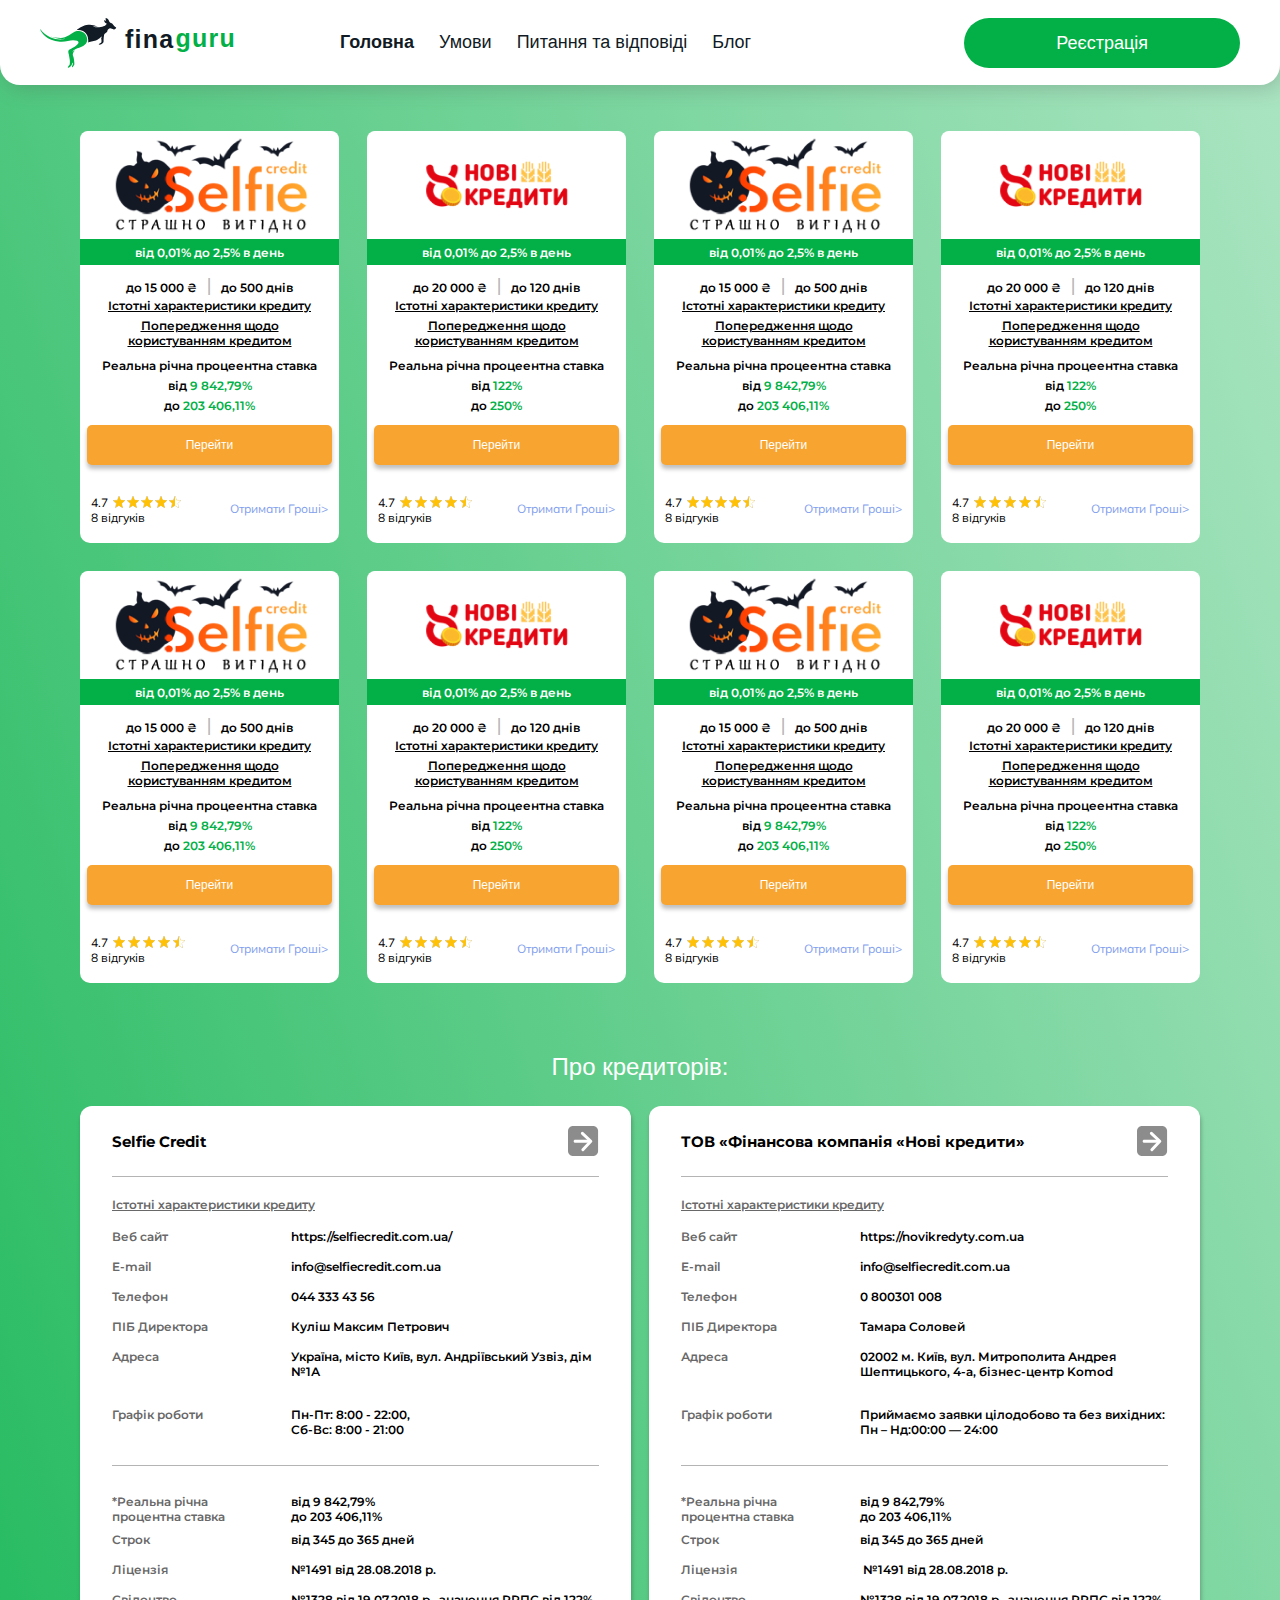
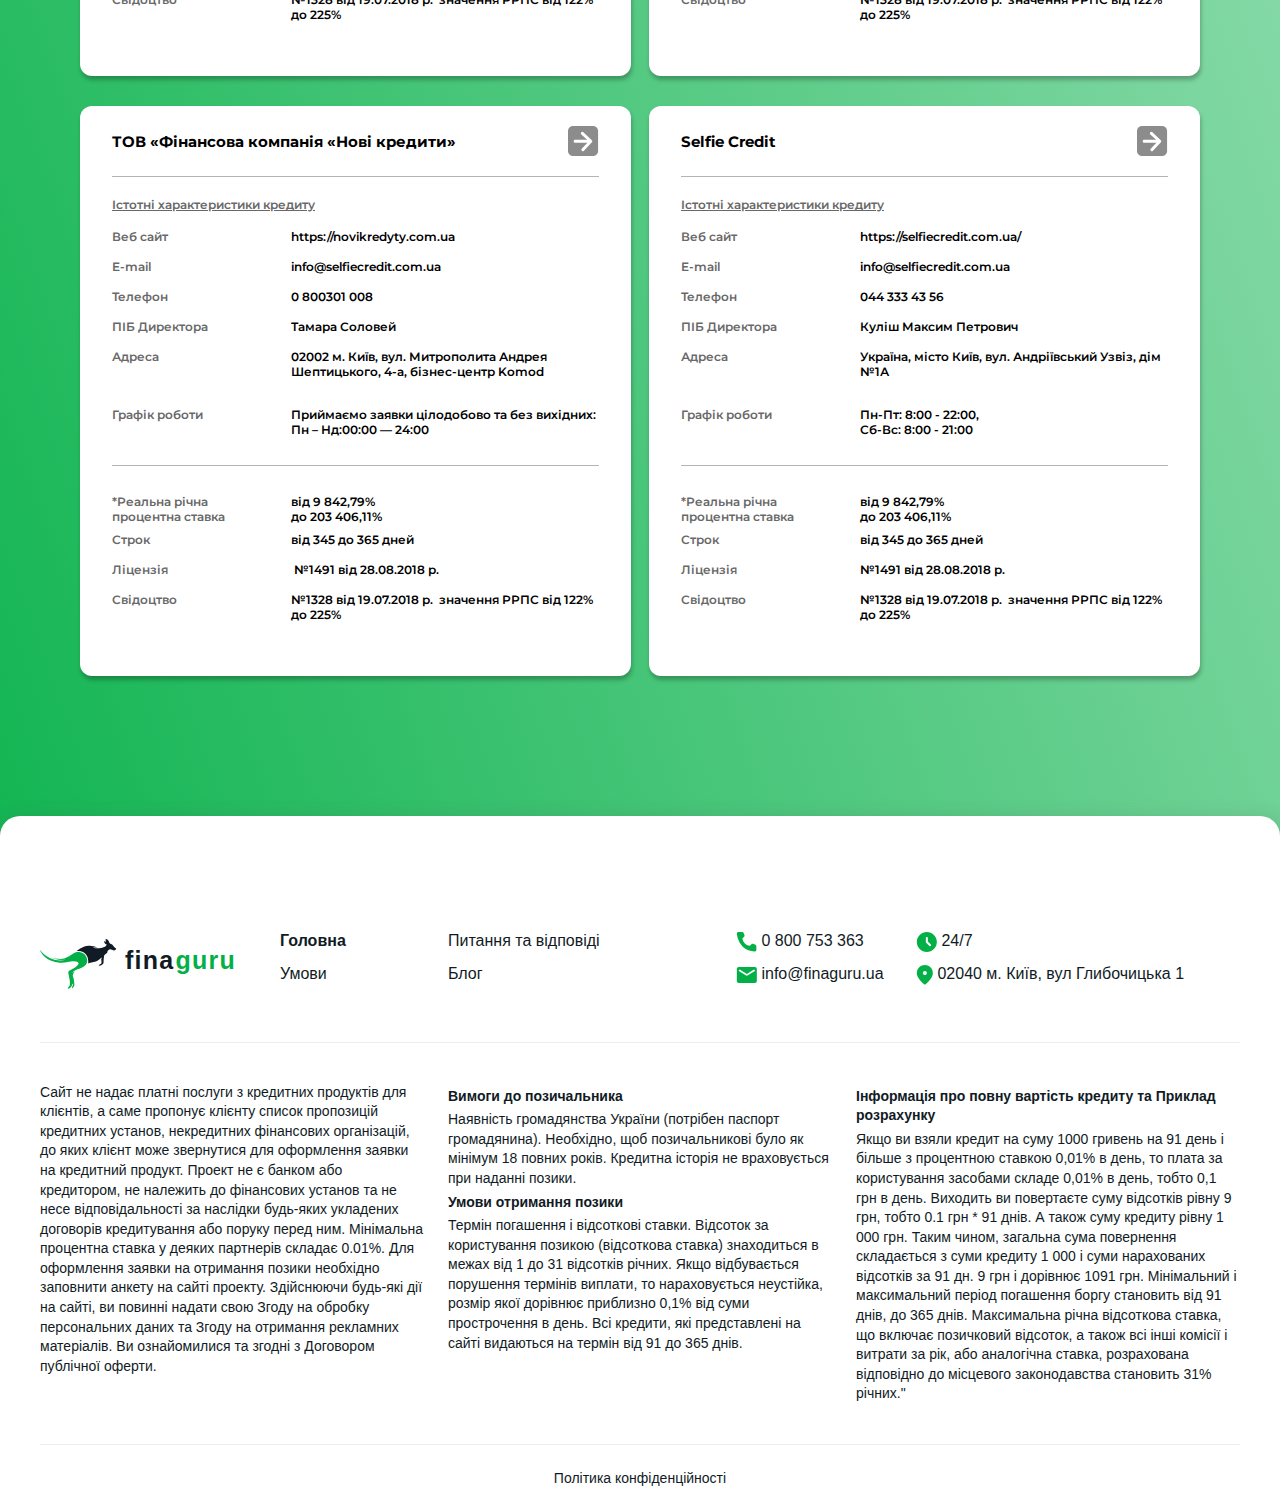
==== commit cd44a3f8: "sss" ====
--- a/index.html
+++ b/index.html
@@ -47,7 +47,7 @@
         <div class="wrapper">
             <div class="logotype">
                 <a href="#">
-                    <img src="img/logo.svg" alt="finaguru">
+                    <img src="img/Logo.svg" alt="finaguru">
                     <span class="logoTextBlack">fina</span>
                     <span class="logoTextGreen">guru</span>
                 </a>
@@ -931,7 +931,7 @@
             <div class="footerTop">
                 <div class="logotype">
                     <a href="#">
-                        <img src="img/logo.svg" alt="finaguru">
+                        <img src="img/Logo.svg" alt="finaguru">
                         <span class="logoTextBlack">fina</span>
                         <span class="logoTextGreen">guru</span>
                     </a>
--- a/style/style.css
+++ b/style/style.css
@@ -559,41 +559,6 @@
     content: "";
 }
 
-.main-card::after {
-    content: none;
-    position: absolute;
-    top: 0;
-    left: 0;
-    right: 0;
-    border-radius: 10px;
-    bottom: 0;
-    border: 2px solid #0047F5;
-    animation: clippath 1.5s forwards linear;
-}
-
-@keyframes clippath {
-    0% {
-        clip-path: inset(0 0 95% 0);
-
-    }
-
-    25% {
-        clip-path: inset(0 0 0 95%);
-
-    }
-
-    50% {
-        clip-path: inset(0 0 0 0);
-    }
-
-    75% {
-        clip-path: inset(0 0 0 0);
-    }
-
-    100% {
-        clip-path: inset(0 0 0 0);
-    }
-}
 
 /* Попап */
 .popup {
@@ -1430,7 +1395,7 @@
 }
 
 .footerTopContainer ul:nth-of-type(1) {
-    width: 100%;
+    width: 35%;
 }
 
 .footerfina .footerTopContainer ul li {
